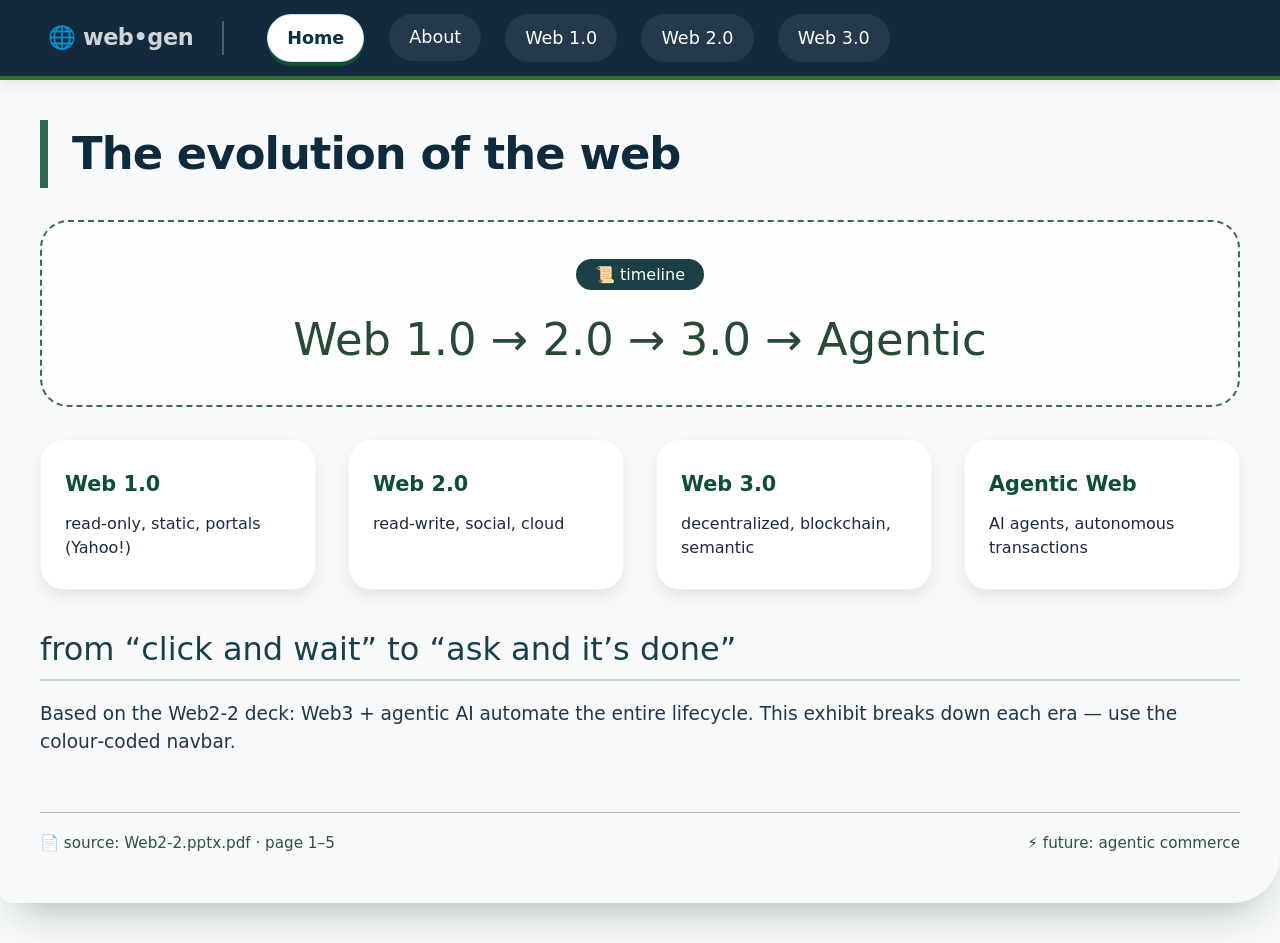
==== index.html @ a08af98b "Rename Wynn_Web.html to index.html" ====
<!DOCTYPE html>
<html lang="en">
<head>
    <meta charset="UTF-8">
    <meta name="viewport" content="width=device-width, initial-scale=1.0">
    <title>web evolution · agentic frontier</title>
    <!-- professional clean design, colour-coded navbar & pages, based on Web2-2.pptx.pdf content -->
    <style>
        * {
            margin: 0;
            padding: 0;
            box-sizing: border-box;
        }

        body {
            font-family: 'Inter', 'system-ui', -apple-system, BlinkMacSystemFont, 'Segoe UI', Roboto, Helvetica, Arial, sans-serif;
            background: #f8fafc;
            color: #1a2b3e;
            line-height: 1.5;
            transition: background-color 0.2s;
        }

        /* ----- navigation – each page gives navbar a distinct accent (class toggled by js) ----- */
        .navbar {
            display: flex;
            flex-wrap: wrap;
            align-items: center;
            gap: 0.5rem 1.5rem;
            padding: 0.9rem 3rem;
            background: #13293D; /* base (home) */
            border-bottom: 4px solid #306B34;
            box-shadow: 0 6px 12px rgba(0,20,10,0.08);
            transition: background 0.2s, border-color 0.2s;
        }

        /* nav brand / subtle */
        .nav-brand {
            font-weight: 600;
            font-size: 1.4rem;
            margin-right: 1.2rem;
            color: #ffffffcc;
            letter-spacing: -0.02em;
            border-right: 2px solid #ffffff40;
            padding-right: 1.8rem;
        }

        .nav-item {
            color: white;
            text-decoration: none;
            font-weight: 500;
            font-size: 1.1rem;
            padding: 0.6rem 1.2rem;
            border-radius: 40px;
            background: rgba(255,255,255,0.08);
            transition: all 0.2s ease;
            border: 1px solid transparent;
            backdrop-filter: blur(4px);
        }

        .nav-item:hover {
            background: rgba(255,255,255,0.25);
            border-color: rgba(255,255,255,0.4);
            transform: translateY(-2px);
        }

        .nav-active {
            background: #FFFFFF;
            color: #0a3144;
            font-weight: 600;
            border: 1px solid #c7dff7;
            box-shadow: 0 4px 0 #0f5132;
        }

        /* page container – background colour defines which page we're on */
        .page-wrapper {
            max-width: 1280px;
            margin: 2.5rem auto;
            padding: 0 2.5rem 3rem 2.5rem;
            border-radius: 48px 12px 48px 12px;
            transition: background 0.2s, box-shadow 0.2s;
            box-shadow: 0 25px 40px -18px rgba(0,40,20,0.3);
        }

        /* background colours for each page (professional pastels with purpose) */
        .page-home { background: #F8F9FA; }        /* clean white */
        .page-about { background: #E6F0FA; }       /* light sky — intelligence */
        .page-web1 { background: #F3E6D9; }        /* warm sandstone — retro */
        .page-web2 { background: #DAEDE2; }        /* soft mint — growth */
        .page-web3 { background: #E3DAF1; }        /* gentle lavender — future */

        /* content elements */
        h1 {
            font-size: 2.8rem;
            font-weight: 600;
            letter-spacing: -0.02em;
            color: #0e2b3d;
            border-left: 8px solid #2D6A4F;
            padding-left: 1.5rem;
            margin: 1.2rem 0 1.8rem 0;
        }

        h2 {
            font-size: 2rem;
            font-weight: 500;
            margin: 2.2rem 0 1.2rem 0;
            color: #1A3F4A;
            border-bottom: 2px solid rgba(45,106,79,0.25);
            padding-bottom: 0.4rem;
        }

        h3 {
            font-size: 1.4rem;
            font-weight: 600;
            color: #1B5E3F;
            margin: 1.8rem 0 1rem;
        }

        p {
            font-size: 1.16rem;
            margin-bottom: 1.2rem;
            color: #1f3849;
        }

        .card-grid {
            display: grid;
            grid-template-columns: repeat(auto-fit, minmax(240px, 1fr));
            gap: 2rem;
            margin: 2rem 0 1.5rem;
        }

        .insight-card {
            background: white;
            padding: 1.8rem 1.5rem;
            border-radius: 24px;
            box-shadow: 0 8px 18px -6px rgba(0,32,16,0.15);
            border: 1px solid rgba(0,0,0,0.04);
        }

        .insight-card strong {
            font-size: 1.3rem;
            color: #0F4C3A;
            display: block;
            margin-bottom: 0.75rem;
        }

        .image-placeholder {
            background: #ffffffc0;
            border: 2px dashed #3A6B4F;
            border-radius: 28px;
            padding: 2rem 2rem;
            margin: 2rem 0;
            text-align: center;
            font-size: 1.5rem;
            font-weight: 400;
            color: #274936;
            box-shadow: inset 0 0 0 2px #f9f9f9;
        }

        .image-placeholder span {
            background: #1A3F44;
            color: white;
            padding: 0.2rem 1.2rem;
            border-radius: 40px;
            font-size: 1rem;
            display: inline-block;
            margin-bottom: 1rem;
        }

        .semantic-row {
            display: flex;
            flex-wrap: wrap;
            gap: 2rem;
            background: rgba(255,255,255,0.7);
            backdrop-filter: blur(3px);
            padding: 2rem;
            border-radius: 40px;
            margin: 2.5rem 0;
            align-items: center;
        }

        .ref-links {
            list-style: none;
            background: #1E2F40;
            padding: 2rem;
            border-radius: 32px;
            color: white;
        }

        .ref-links li {
            font-size: 1.2rem;
            margin: 1rem 0;
            border-bottom: 1px dotted #8da9b3;
            padding-bottom: 0.5rem;
        }

        .ref-links a {
            color: #FFD966;
            text-decoration: none;
            font-weight: 500;
        }

        .ref-links a:hover {
            text-decoration: underline;
        }

        /* footer */
        .footer-note {
            margin-top: 3.5rem;
            font-size: 0.95rem;
            color: #2D5146;
            border-top: 1px solid #AEC3B0;
            padding-top: 1.2rem;
            display: flex;
            justify-content: space-between;
            flex-wrap: wrap;
        }

        /* navbar background variants (matching page) – applied to body class */
        body.home-nav .navbar { background: #13293D; border-bottom-color: #306B34; }
        body.about-nav .navbar { background: #14455B; border-bottom-color: #527BAE; }
        body.web1-nav .navbar { background: #7E5C40; border-bottom-color: #B47C5E; }
        body.web2-nav .navbar { background: #1F6045; border-bottom-color: #79B791; }
        body.web3-nav .navbar { background: #4C3B63; border-bottom-color: #9D85B2; }

        /* small adjustments */
        @media (max-width: 700px) {
            .navbar { padding: 0.8rem 1.5rem; }
            .page-wrapper { padding: 0 1.5rem 2rem 1.5rem; }
            h1 { font-size: 2.2rem; }
        }
    </style>
</head>
<body id="theme-body" class="home-nav">
    <!-- navigation (five distinct items) -->
    <nav class="navbar">
        <span class="nav-brand">🌐 web•gen</span>
        <a href="#" data-page="home" class="nav-item nav-active" id="nav-home">Home</a>
        <a href="#" data-page="about" class="nav-item" id="nav-about">About</a>
        <a href="#" data-page="web1" class="nav-item" id="nav-web1">Web 1.0</a>
        <a href="#" data-page="web2" class="nav-item" id="nav-web2">Web 2.0</a>
        <a href="#" data-page="web3" class="nav-item" id="nav-web3">Web 3.0</a>
    </nav>

    <!-- main content wrapper (background colour changes per page) -->
    <main class="page-wrapper" id="contentWrapper">
        <!-- filled dynamically via JavaScript based on selection -->
    </main>

    <script>
        (function() {
            const body = document.getElementById('theme-body');
            const wrapper = document.getElementById('contentWrapper');
            const navHome = document.getElementById('nav-home');
            const navAbout = document.getElementById('nav-about');
            const navWeb1 = document.getElementById('nav-web1');
            const navWeb2 = document.getElementById('nav-web2');
            const navWeb3 = document.getElementById('nav-web3');

            const navItems = { home: navHome, about: navAbout, web1: navWeb1, web2: navWeb2, web3: navWeb3 };

            function removeActiveClass() {
                Object.values(navItems).forEach(el => el.classList.remove('nav-active'));
            }

            function setBodyClass(page) {
                body.classList.remove('home-nav', 'about-nav', 'web1-nav', 'web2-nav', 'web3-nav');
                body.classList.add(page + '-nav');
            }

            // ---- page render functions using content from Web2-2.pptx.pdf ----
            function renderHome() {
                wrapper.className = 'page-wrapper page-home';
                wrapper.innerHTML = `
                    <h1>The evolution of the web</h1>
                    <div class="image-placeholder">
                        <span>📜 timeline</span>
                        <div style="font-size:2.8rem;">Web 1.0 → 2.0 → 3.0 → Agentic</div>
                    </div>
                    <div class="card-grid">
                        <div class="insight-card"><strong>Web 1.0</strong> read-only, static, portals (Yahoo!)</div>
                        <div class="insight-card"><strong>Web 2.0</strong> read-write, social, cloud</div>
                        <div class="insight-card"><strong>Web 3.0</strong> decentralized, blockchain, semantic</div>
                        <div class="insight-card"><strong>Agentic Web</strong> AI agents, autonomous transactions</div>
                    </div>
                    <h2>from “click and wait” to “ask and it’s done”</h2>
                    <p>Based on the Web2-2 deck: Web3 + agentic AI automate the entire lifecycle. This exhibit breaks down each era — use the colour‑coded navbar.</p>
                    <div class="footer-note">
                        <span>📄 source: Web2-2.pptx.pdf · page 1–5</span>
                        <span>⚡ future: agentic commerce</span>
                    </div>
                `;
            }

            function renderAbout() {
                wrapper.className = 'page-wrapper page-about';
                wrapper.innerHTML = `
                    <h1>About · semantic & decentralized vision</h1>
                    <div class="semantic-row">
                        <div style="flex:2;">
                            <p><strong>Web3 is a new decentralized internet, built on blockchain technology, communally controlled by its users.</strong> Instead of data stored on corporate servers, blockchain operates as a distributed database across many computers — enabling security, transparency and trust without intermediaries.</p>
                        </div>
                        <div style="flex:1; background: #fff; border-radius: 32px; padding: 1.2rem; text-align:center;">
                            🔗 blockchain · transparency
                        </div>
                    </div>
                    <h2>🧠 Semantic web & AI</h2>
                    <p>From the PDF: <em>“Semantic web provides structured, machine-readable framework for data. This allows machines to interpret context and connections. AI uses structured semantic data to improve reasoning and decision making.”</em></p>
                    <div class="image-placeholder">
                        <span>example</span> Semantic web + AI → enhanced search (complex queries, personalized results)
                    </div>
                    <p>Page 3 of the deck explains how this evolution makes the internet “speak our language”.</p>
                    <h3>📌 why it matters</h3>
                    <p>Agentic web (future) builds on these layers: from understanding needs to completing transactions with minimal human intervention.</p>
                    <div class="footer-note">about page · colour: powder blue</div>
                `;
            }

            function renderWeb1() {
                wrapper.className = 'page-wrapper page-web1';
                wrapper.innerHTML = `
                    <h1>Web 1.0 · 1990s – 2000</h1>
                    <p><strong>Static · read-only · early portals.</strong> The original “yahoo!” era. Pages were mostly informational, guestbooks, under construction GIFs.</p>
                    <div class="image-placeholder" style="background: #eddac6;">
                        <span>🧩 yahoo! directory</span>
                        <div style="font-size:3rem; font-weight:300;">YAHOO!</div>
                    </div>
                    <div class="card-grid">
                        <div class="insight-card">🏷️ HTML 1.0 / 2.0</div>
                        <div class="insight-card">📨 dial-up · webrings</div>
                        <div class="insight-card">📂 no user interaction</div>
                    </div>
                    <p>Web 1.0 laid the foundation: hyperlinks, email, and early e‑commerce. No social platforms, just browsing.</p>
                `;
            }

            function renderWeb2() {
                wrapper.className = 'page-wrapper page-web2';
                wrapper.innerHTML = `
                    <h1>Web 2.0 · 2000s – 2020s</h1>
                    <p><strong>Read-write · social · cloud.</strong> User generated content, wikis, blogs, and platforms (Facebook, YouTube, Wikipedia).</p>
                    <div class="semantic-row" style="background: #cbe5d9;">
                        <div>📱 interactivity</div>
                        <div>☁️ SaaS</div>
                        <div>📊 big data begins</div>
                    </div>
                    <h3>key characteristics</h3>
                    <div class="card-grid">
                        <div class="insight-card"><strong>social media</strong> like/share/comment</div>
                        <div class="insight-card"><strong>APIs & mashups</strong> programmable web</div>
                        <div class="insight-card"><strong>participatory culture</strong> read-write web</div>
                    </div>
                    <p>The phrase “Web 2.0” emerged around 2004, emphasizing the web as a platform.</p>
                `;
            }

            function renderWeb3() {
                wrapper.className = 'page-wrapper page-web3';
                wrapper.innerHTML = `
                    <h1>Web 3.0 · 2020s onwards</h1>
                    <p><strong>Decentralized · blockchain · semantic + agentic AI</strong> — communal control, trustless transactions.</p>
                    <div class="image-placeholder">
                        <span>📘 blockchain definition (PDF page 2)</span>
                        <p style="font-size:1.2rem;"><em>“Blockchain operates as a decentralized distributed database, with data stored across multiple computers. It provides security, transparency and trust without intermediaries.”</em></p>
                    </div>
                    <h2>🤖 Agentic future & the semantic layer</h2>
                    <div class="semantic-row">
                        <p style="flex:2;"><strong>Semantic web + AI</strong> — machines understand context. The deck mentions search accuracy, personalized experience, and decision-making.</p>
                        <p style="flex:1; background:white; padding:1rem; border-radius:32px;">example: “buy it in ChatGPT”</p>
                    </div>

                    <h3>📎 references from PDF page 5</h3>
                    <ul class="ref-links">
                        <li>1. Buy it in ChatGPT: Instant Checkout and the Agentic Commerce ...</li>
                        <li>2. <a href="#">https://vt.tiktok.com/ZSfutMCkV/</a> (demo link)</li>
                        <li>3. AI Video Generator: Turn Images into Stunning Videos | Artist</li>
                        <li>4. AI-powered agents are the future of computing | Bill Gates</li>
                    </ul>

                    <h2>⚡ The future: Agentic Web</h2>
                    <p>From “click and wait” to “ask and it’s done”. AI agents automate shopping, bookings, and complex workflows with minimal human intervention — highly personalized, efficient, and trustworthy. (Page 4 of the deck)</p>
                    <div class="footer-note">web3 page · lavender · agentic horizon</div>
                `;
            }

            // set active page and content
            function navigateTo(page) {
                removeActiveClass();
                navItems[page].classList.add('nav-active');
                setBodyClass(page);

                switch(page) {
                    case 'home': renderHome(); break;
                    case 'about': renderAbout(); break;
                    case 'web1': renderWeb1(); break;
                    case 'web2': renderWeb2(); break;
                    case 'web3': renderWeb3(); break;
                    default: renderHome();
                }
            }

            // attach click listeners
            navHome.addEventListener('click', (e) => { e.preventDefault(); navigateTo('home'); });
            navAbout.addEventListener('click', (e) => { e.preventDefault(); navigateTo('about'); });
            navWeb1.addEventListener('click', (e) => { e.preventDefault(); navigateTo('web1'); });
            navWeb2.addEventListener('click', (e) => { e.preventDefault(); navigateTo('web2'); });
            navWeb3.addEventListener('click', (e) => { e.preventDefault(); navigateTo('web3'); });

            // initial render (home)
            renderHome();
        })();
    </script>
</body>
</html>
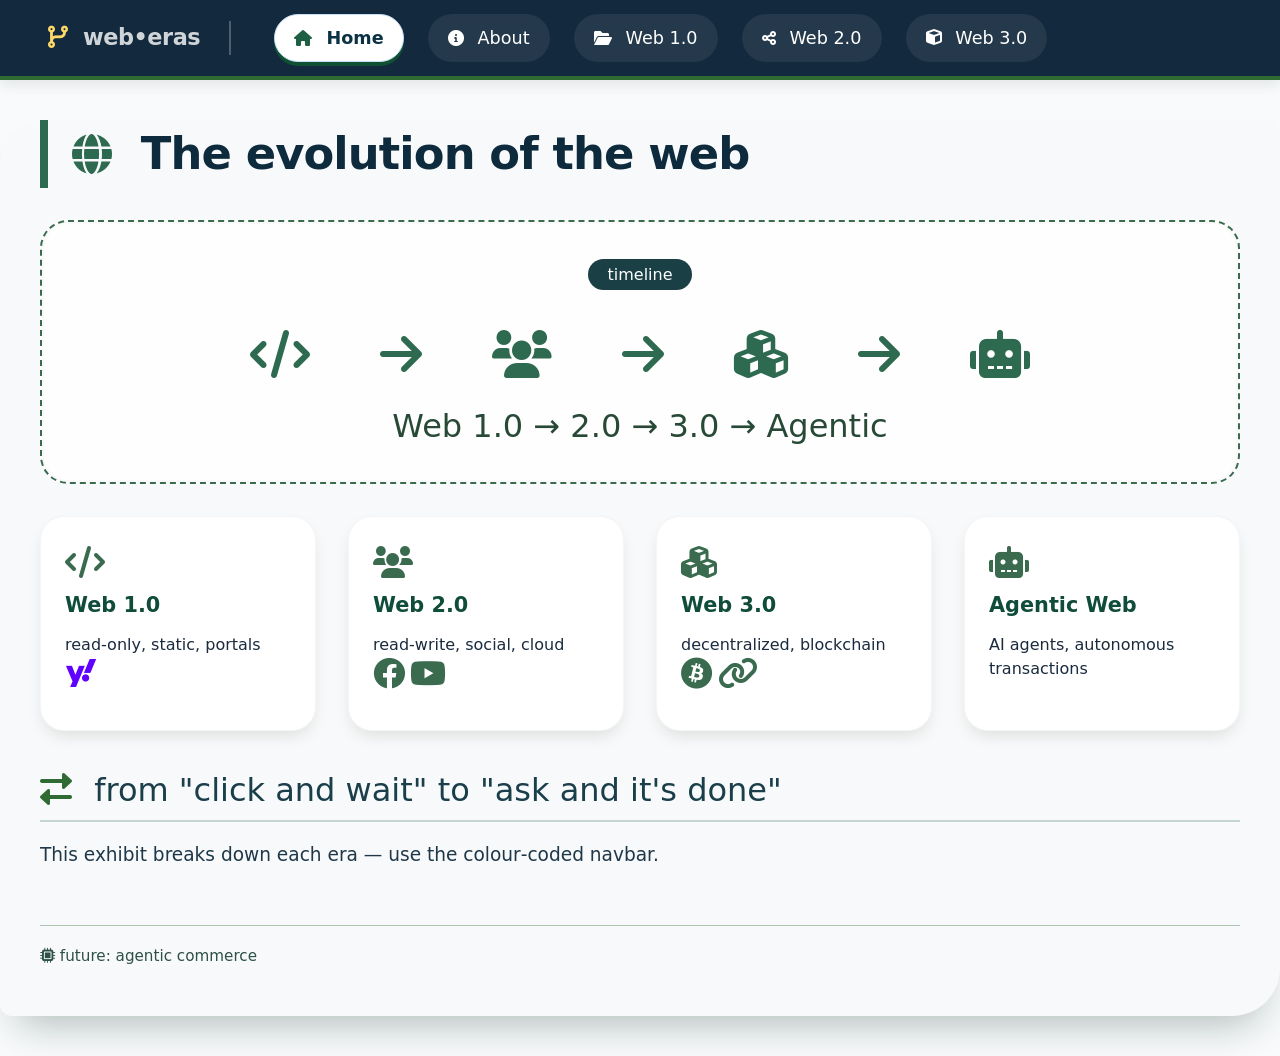
==== commit ee175b8b: "Revise title and enhance navigation with icons Updated title and navigation elements to reflect bran" ====
--- a/index.html
+++ b/index.html
@@ -3,8 +3,9 @@
 <head>
     <meta charset="UTF-8">
     <meta name="viewport" content="width=device-width, initial-scale=1.0">
-    <title>web evolution · agentic frontier</title>
-    <!-- professional clean design, colour-coded navbar & pages, based on Web2-2.pptx.pdf content -->
+    <title>web evolution · era logos</title>
+    <!-- professional design, emojis removed, replaced with brand/logos via Font Awesome & SVG-style icons -->
+    <link rel="stylesheet" href="https://cdnjs.cloudflare.com/ajax/libs/font-awesome/6.0.0-beta3/css/all.min.css">
     <style>
         * {
             margin: 0;
@@ -20,20 +21,19 @@
             transition: background-color 0.2s;
         }
 
-        /* ----- navigation – each page gives navbar a distinct accent (class toggled by js) ----- */
+        /* ----- navigation – each page gives navbar a distinct accent ----- */
         .navbar {
             display: flex;
             flex-wrap: wrap;
             align-items: center;
             gap: 0.5rem 1.5rem;
             padding: 0.9rem 3rem;
-            background: #13293D; /* base (home) */
+            background: #13293D;
             border-bottom: 4px solid #306B34;
             box-shadow: 0 6px 12px rgba(0,20,10,0.08);
             transition: background 0.2s, border-color 0.2s;
         }
 
-        /* nav brand / subtle */
         .nav-brand {
             font-weight: 600;
             font-size: 1.4rem;
@@ -42,6 +42,11 @@
             letter-spacing: -0.02em;
             border-right: 2px solid #ffffff40;
             padding-right: 1.8rem;
+        }
+
+        .nav-brand i {
+            margin-right: 8px;
+            color: #ffd966;
         }
 
         .nav-item {
@@ -57,6 +62,11 @@
             backdrop-filter: blur(4px);
         }
 
+        .nav-item i {
+            margin-right: 8px;
+            font-size: 1rem;
+        }
+
         .nav-item:hover {
             background: rgba(255,255,255,0.25);
             border-color: rgba(255,255,255,0.4);
@@ -69,6 +79,10 @@
             font-weight: 600;
             border: 1px solid #c7dff7;
             box-shadow: 0 4px 0 #0f5132;
+        }
+
+        .nav-active i {
+            color: #1F6045;
         }
 
         /* page container – background colour defines which page we're on */
@@ -81,12 +95,12 @@
             box-shadow: 0 25px 40px -18px rgba(0,40,20,0.3);
         }
 
-        /* background colours for each page (professional pastels with purpose) */
-        .page-home { background: #F8F9FA; }        /* clean white */
-        .page-about { background: #E6F0FA; }       /* light sky — intelligence */
-        .page-web1 { background: #F3E6D9; }        /* warm sandstone — retro */
-        .page-web2 { background: #DAEDE2; }        /* soft mint — growth */
-        .page-web3 { background: #E3DAF1; }        /* gentle lavender — future */
+        /* background colours for each page */
+        .page-home { background: #F8F9FA; }
+        .page-about { background: #E6F0FA; }
+        .page-web1 { background: #F3E6D9; }
+        .page-web2 { background: #DAEDE2; }
+        .page-web3 { background: #E3DAF1; }
 
         /* content elements */
         h1 {
@@ -99,6 +113,12 @@
             margin: 1.2rem 0 1.8rem 0;
         }
 
+        h1 i {
+            color: #2D6A4F;
+            margin-right: 15px;
+            font-size: 2.5rem;
+        }
+
         h2 {
             font-size: 2rem;
             font-weight: 500;
@@ -108,11 +128,21 @@
             padding-bottom: 0.4rem;
         }
 
+        h2 i {
+            margin-right: 12px;
+            color: #306B34;
+        }
+
         h3 {
             font-size: 1.4rem;
             font-weight: 600;
             color: #1B5E3F;
             margin: 1.8rem 0 1rem;
+        }
+
+        h3 i {
+            margin-right: 10px;
+            color: #7E5C40;
         }
 
         p {
@@ -141,6 +171,12 @@
             color: #0F4C3A;
             display: block;
             margin-bottom: 0.75rem;
+        }
+
+        .insight-card i {
+            font-size: 2rem;
+            color: #3A6B4F;
+            margin-bottom: 12px;
         }
 
         .image-placeholder {
@@ -166,6 +202,31 @@
             margin-bottom: 1rem;
         }
 
+        .image-placeholder i {
+            font-size: 3rem;
+            margin: 0 15px;
+            color: #2D6A4F;
+        }
+
+        .logo-strip {
+            display: flex;
+            flex-wrap: wrap;
+            justify-content: center;
+            gap: 2.5rem;
+            margin: 1.5rem 0;
+            font-size: 2.8rem;
+            color: #1A3F4A;
+        }
+
+        .logo-strip i {
+            transition: transform 0.2s;
+        }
+
+        .logo-strip i:hover {
+            transform: scale(1.1);
+            color: #000;
+        }
+
         .semantic-row {
             display: flex;
             flex-wrap: wrap;
@@ -193,6 +254,12 @@
             padding-bottom: 0.5rem;
         }
 
+        .ref-links li i {
+            margin-right: 15px;
+            width: 28px;
+            color: #FFD966;
+        }
+
         .ref-links a {
             color: #FFD966;
             text-decoration: none;
@@ -215,14 +282,13 @@
             flex-wrap: wrap;
         }
 
-        /* navbar background variants (matching page) – applied to body class */
+        /* navbar background variants */
         body.home-nav .navbar { background: #13293D; border-bottom-color: #306B34; }
         body.about-nav .navbar { background: #14455B; border-bottom-color: #527BAE; }
         body.web1-nav .navbar { background: #7E5C40; border-bottom-color: #B47C5E; }
         body.web2-nav .navbar { background: #1F6045; border-bottom-color: #79B791; }
         body.web3-nav .navbar { background: #4C3B63; border-bottom-color: #9D85B2; }
 
-        /* small adjustments */
         @media (max-width: 700px) {
             .navbar { padding: 0.8rem 1.5rem; }
             .page-wrapper { padding: 0 1.5rem 2rem 1.5rem; }
@@ -231,20 +297,17 @@
     </style>
 </head>
 <body id="theme-body" class="home-nav">
-    <!-- navigation (five distinct items) -->
+    <!-- navigation with icons (no emojis) -->
     <nav class="navbar">
-        <span class="nav-brand">🌐 web•gen</span>
-        <a href="#" data-page="home" class="nav-item nav-active" id="nav-home">Home</a>
-        <a href="#" data-page="about" class="nav-item" id="nav-about">About</a>
-        <a href="#" data-page="web1" class="nav-item" id="nav-web1">Web 1.0</a>
-        <a href="#" data-page="web2" class="nav-item" id="nav-web2">Web 2.0</a>
-        <a href="#" data-page="web3" class="nav-item" id="nav-web3">Web 3.0</a>
+        <span class="nav-brand"><i class="fas fa-code-branch"></i> web•eras</span>
+        <a href="#" data-page="home" class="nav-item nav-active" id="nav-home"><i class="fas fa-home"></i> Home</a>
+        <a href="#" data-page="about" class="nav-item" id="nav-about"><i class="fas fa-info-circle"></i> About</a>
+        <a href="#" data-page="web1" class="nav-item" id="nav-web1"><i class="fas fa-folder-open"></i> Web 1.0</a>
+        <a href="#" data-page="web2" class="nav-item" id="nav-web2"><i class="fas fa-share-alt"></i> Web 2.0</a>
+        <a href="#" data-page="web3" class="nav-item" id="nav-web3"><i class="fas fa-cube"></i> Web 3.0</a>
     </nav>
 
-    <!-- main content wrapper (background colour changes per page) -->
-    <main class="page-wrapper" id="contentWrapper">
-        <!-- filled dynamically via JavaScript based on selection -->
-    </main>
+    <main class="page-wrapper" id="contentWrapper"></main>
 
     <script>
         (function() {
@@ -267,26 +330,34 @@
                 body.classList.add(page + '-nav');
             }
 
-            // ---- page render functions using content from Web2-2.pptx.pdf ----
+            // ---- page render functions with brand logos, no emojis ----
             function renderHome() {
                 wrapper.className = 'page-wrapper page-home';
                 wrapper.innerHTML = `
-                    <h1>The evolution of the web</h1>
+                    <h1><i class="fas fa-globe"></i> The evolution of the web</h1>
                     <div class="image-placeholder">
-                        <span>📜 timeline</span>
-                        <div style="font-size:2.8rem;">Web 1.0 → 2.0 → 3.0 → Agentic</div>
+                        <span>timeline</span>
+                        <div class="logo-strip">
+                            <i class="fas fa-code"></i>
+                            <i class="fas fa-arrow-right"></i>
+                            <i class="fas fa-users"></i>
+                            <i class="fas fa-arrow-right"></i>
+                            <i class="fas fa-cubes"></i>
+                            <i class="fas fa-arrow-right"></i>
+                            <i class="fas fa-robot"></i>
+                        </div>
+                        <div style="font-size:2rem;">Web 1.0 → 2.0 → 3.0 → Agentic</div>
                     </div>
                     <div class="card-grid">
-                        <div class="insight-card"><strong>Web 1.0</strong> read-only, static, portals (Yahoo!)</div>
-                        <div class="insight-card"><strong>Web 2.0</strong> read-write, social, cloud</div>
-                        <div class="insight-card"><strong>Web 3.0</strong> decentralized, blockchain, semantic</div>
-                        <div class="insight-card"><strong>Agentic Web</strong> AI agents, autonomous transactions</div>
-                    </div>
-                    <h2>from “click and wait” to “ask and it’s done”</h2>
-                    <p>Based on the Web2-2 deck: Web3 + agentic AI automate the entire lifecycle. This exhibit breaks down each era — use the colour‑coded navbar.</p>
+                        <div class="insight-card"><i class="fas fa-code"></i><strong>Web 1.0</strong> read-only, static, portals <i class="fab fa-yahoo" style="color:#6001ff;"></i></div>
+                        <div class="insight-card"><i class="fas fa-users"></i><strong>Web 2.0</strong> read-write, social, cloud <i class="fab fa-facebook"></i> <i class="fab fa-youtube"></i></div>
+                        <div class="insight-card"><i class="fas fa-cubes"></i><strong>Web 3.0</strong> decentralized, blockchain <i class="fab fa-bitcoin"></i> <i class="fas fa-link"></i></div>
+                        <div class="insight-card"><i class="fas fa-robot"></i><strong>Agentic Web</strong> AI agents, autonomous transactions</div>
+                    </div>
+                    <h2><i class="fas fa-exchange-alt"></i> from "click and wait" to "ask and it's done"</h2>
+                    <p>This exhibit breaks down each era — use the colour‑coded navbar.</p>
                     <div class="footer-note">
-                        <span>📄 source: Web2-2.pptx.pdf · page 1–5</span>
-                        <span>⚡ future: agentic commerce</span>
+                        <span><i class="fas fa-microchip"></i> future: agentic commerce</span>
                     </div>
                 `;
             }
@@ -294,40 +365,44 @@
             function renderAbout() {
                 wrapper.className = 'page-wrapper page-about';
                 wrapper.innerHTML = `
-                    <h1>About · semantic & decentralized vision</h1>
+                    <h1><i class="fas fa-info-circle"></i> About · semantic & decentralized vision</h1>
                     <div class="semantic-row">
                         <div style="flex:2;">
-                            <p><strong>Web3 is a new decentralized internet, built on blockchain technology, communally controlled by its users.</strong> Instead of data stored on corporate servers, blockchain operates as a distributed database across many computers — enabling security, transparency and trust without intermediaries.</p>
+                            <p><strong><i class="fab fa-ethereum"></i> Web3 is a new decentralized internet, built on blockchain technology</strong>, communally controlled by its users. Instead of data stored on corporate servers, blockchain operates as a distributed database across many computers — enabling security, transparency and trust without intermediaries.</p>
                         </div>
                         <div style="flex:1; background: #fff; border-radius: 32px; padding: 1.2rem; text-align:center;">
-                            🔗 blockchain · transparency
+                            <i class="fas fa-link" style="font-size:3rem; color:#1F6045;"></i><br> blockchain · transparency
                         </div>
                     </div>
-                    <h2>🧠 Semantic web & AI</h2>
-                    <p>From the PDF: <em>“Semantic web provides structured, machine-readable framework for data. This allows machines to interpret context and connections. AI uses structured semantic data to improve reasoning and decision making.”</em></p>
+                    <h2><i class="fas fa-brain"></i> Semantic web & AI</h2>
+                    <p>Semantic web provides structured, machine-readable framework for data. This allows machines to interpret context and connections. AI uses structured semantic data to improve reasoning and decision making.</p>
                     <div class="image-placeholder">
-                        <span>example</span> Semantic web + AI → enhanced search (complex queries, personalized results)
-                    </div>
-                    <p>Page 3 of the deck explains how this evolution makes the internet “speak our language”.</p>
-                    <h3>📌 why it matters</h3>
+                        <span>example</span> <i class="fas fa-search"></i> Semantic web + AI → enhanced search (complex queries, personalized results) <i class="fas fa-google"></i>
+                    </div>
+                    <p>This evolution makes the internet "speak our language".</p>
+                    <h3><i class="fas fa-chart-line"></i> why it matters</h3>
                     <p>Agentic web (future) builds on these layers: from understanding needs to completing transactions with minimal human intervention.</p>
-                    <div class="footer-note">about page · colour: powder blue</div>
                 `;
             }
 
             function renderWeb1() {
                 wrapper.className = 'page-wrapper page-web1';
                 wrapper.innerHTML = `
-                    <h1>Web 1.0 · 1990s – 2000</h1>
-                    <p><strong>Static · read-only · early portals.</strong> The original “yahoo!” era. Pages were mostly informational, guestbooks, under construction GIFs.</p>
+                    <h1><i class="fas fa-folder-open"></i> Web 1.0 · 1990s – 2000</h1>
+                    <p><strong>Static · read-only · early portals.</strong> Pages were mostly informational, guestbooks, under construction GIFs.</p>
                     <div class="image-placeholder" style="background: #eddac6;">
-                        <span>🧩 yahoo! directory</span>
+                        <span>early web</span>
+                        <div class="logo-strip">
+                            <i class="fab fa-yahoo" style="color:#7200b5;"></i>
+                            <i class="fab fa-internet-explorer"></i>
+                            <i class="fas fa-at"></i>
+                        </div>
                         <div style="font-size:3rem; font-weight:300;">YAHOO!</div>
                     </div>
                     <div class="card-grid">
-                        <div class="insight-card">🏷️ HTML 1.0 / 2.0</div>
-                        <div class="insight-card">📨 dial-up · webrings</div>
-                        <div class="insight-card">📂 no user interaction</div>
+                        <div class="insight-card"><i class="fab fa-html5"></i> <strong>HTML 1.0 / 2.0</strong></div>
+                        <div class="insight-card"><i class="fas fa-phone-alt"></i> <strong>dial-up</strong> · webrings</div>
+                        <div class="insight-card"><i class="fas fa-ban"></i> <strong>no user interaction</strong></div>
                     </div>
                     <p>Web 1.0 laid the foundation: hyperlinks, email, and early e‑commerce. No social platforms, just browsing.</p>
                 `;
@@ -336,53 +411,56 @@
             function renderWeb2() {
                 wrapper.className = 'page-wrapper page-web2';
                 wrapper.innerHTML = `
-                    <h1>Web 2.0 · 2000s – 2020s</h1>
-                    <p><strong>Read-write · social · cloud.</strong> User generated content, wikis, blogs, and platforms (Facebook, YouTube, Wikipedia).</p>
+                    <h1><i class="fas fa-share-alt"></i> Web 2.0 · 2000s – 2020s</h1>
+                    <p><strong>Read-write · social · cloud.</strong> User generated content, wikis, blogs, and platforms.</p>
                     <div class="semantic-row" style="background: #cbe5d9;">
-                        <div>📱 interactivity</div>
-                        <div>☁️ SaaS</div>
-                        <div>📊 big data begins</div>
-                    </div>
-                    <h3>key characteristics</h3>
+                        <div><i class="fab fa-facebook"></i> interactivity</div>
+                        <div><i class="fas fa-cloud"></i> SaaS</div>
+                        <div><i class="fas fa-database"></i> big data begins</div>
+                    </div>
+                    <h3><i class="fas fa-tags"></i> key characteristics</h3>
                     <div class="card-grid">
-                        <div class="insight-card"><strong>social media</strong> like/share/comment</div>
-                        <div class="insight-card"><strong>APIs & mashups</strong> programmable web</div>
-                        <div class="insight-card"><strong>participatory culture</strong> read-write web</div>
-                    </div>
-                    <p>The phrase “Web 2.0” emerged around 2004, emphasizing the web as a platform.</p>
+                        <div class="insight-card"><i class="fab fa-facebook"></i> <i class="fab fa-twitter"></i> <strong>social media</strong> like/share/comment</div>
+                        <div class="insight-card"><i class="fas fa-plug"></i> <strong>APIs & mashups</strong> programmable web</div>
+                        <div class="insight-card"><i class="fas fa-edit"></i> <strong>participatory culture</strong> read-write web</div>
+                    </div>
+                    <p>The phrase "Web 2.0" emerged around 2004, emphasizing the web as a platform.</p>
                 `;
             }
 
             function renderWeb3() {
                 wrapper.className = 'page-wrapper page-web3';
                 wrapper.innerHTML = `
-                    <h1>Web 3.0 · 2020s onwards</h1>
+                    <h1><i class="fas fa-cube"></i> Web 3.0 · 2020s onwards</h1>
                     <p><strong>Decentralized · blockchain · semantic + agentic AI</strong> — communal control, trustless transactions.</p>
                     <div class="image-placeholder">
-                        <span>📘 blockchain definition (PDF page 2)</span>
-                        <p style="font-size:1.2rem;"><em>“Blockchain operates as a decentralized distributed database, with data stored across multiple computers. It provides security, transparency and trust without intermediaries.”</em></p>
-                    </div>
-                    <h2>🤖 Agentic future & the semantic layer</h2>
+                        <span>blockchain</span>
+                        <div class="logo-strip">
+                            <i class="fab fa-bitcoin"></i>
+                            <i class="fab fa-ethereum"></i>
+                            <i class="fas fa-link"></i>
+                            <i class="fas fa-file-contract"></i>
+                        </div>
+                        <p style="font-size:1.2rem;"><em>"Blockchain operates as a decentralized distributed database, with data stored across multiple computers. It provides security, transparency and trust without intermediaries."</em></p>
+                    </div>
+                    <h2><i class="fas fa-brain"></i> Agentic future & the semantic layer</h2>
                     <div class="semantic-row">
-                        <p style="flex:2;"><strong>Semantic web + AI</strong> — machines understand context. The deck mentions search accuracy, personalized experience, and decision-making.</p>
-                        <p style="flex:1; background:white; padding:1rem; border-radius:32px;">example: “buy it in ChatGPT”</p>
-                    </div>
-
-                    <h3>📎 references from PDF page 5</h3>
+                        <p style="flex:2;"><strong><i class="fas fa-robot"></i> Semantic web + AI</strong> — machines understand context. This leads to search accuracy, personalized experience, and better decision-making.</p>
+                        <p style="flex:1; background:white; padding:1rem; border-radius:32px;"><i class="fas fa-comment-dots"></i> conversational agents</p>
+                    </div>
+
+                    <h3><i class="fas fa-bookmark"></i> emerging references</h3>
                     <ul class="ref-links">
-                        <li>1. Buy it in ChatGPT: Instant Checkout and the Agentic Commerce ...</li>
-                        <li>2. <a href="#">https://vt.tiktok.com/ZSfutMCkV/</a> (demo link)</li>
-                        <li>3. AI Video Generator: Turn Images into Stunning Videos | Artist</li>
-                        <li>4. AI-powered agents are the future of computing | Bill Gates</li>
+                        <li><i class="fas fa-shopping-cart"></i> 1. Instant Checkout and Agentic Commerce concepts</li>
+                        <li><i class="fas fa-video"></i> 2. AI Video Generator: from images to video</li>
+                        <li><i class="fas fa-microchip"></i> 3. AI-powered agents are the future of computing</li>
                     </ul>
 
-                    <h2>⚡ The future: Agentic Web</h2>
-                    <p>From “click and wait” to “ask and it’s done”. AI agents automate shopping, bookings, and complex workflows with minimal human intervention — highly personalized, efficient, and trustworthy. (Page 4 of the deck)</p>
-                    <div class="footer-note">web3 page · lavender · agentic horizon</div>
+                    <h2><i class="fas fa-rocket"></i> The future: Agentic Web</h2>
+                    <p>From "click and wait" to "ask and it's done". AI agents automate shopping, bookings, and complex workflows with minimal human intervention — highly personalized, efficient, and trustworthy.</p>
                 `;
             }
 
-            // set active page and content
             function navigateTo(page) {
                 removeActiveClass();
                 navItems[page].classList.add('nav-active');
@@ -398,14 +476,12 @@
                 }
             }
 
-            // attach click listeners
             navHome.addEventListener('click', (e) => { e.preventDefault(); navigateTo('home'); });
             navAbout.addEventListener('click', (e) => { e.preventDefault(); navigateTo('about'); });
             navWeb1.addEventListener('click', (e) => { e.preventDefault(); navigateTo('web1'); });
             navWeb2.addEventListener('click', (e) => { e.preventDefault(); navigateTo('web2'); });
             navWeb3.addEventListener('click', (e) => { e.preventDefault(); navigateTo('web3'); });
 
-            // initial render (home)
             renderHome();
         })();
     </script>
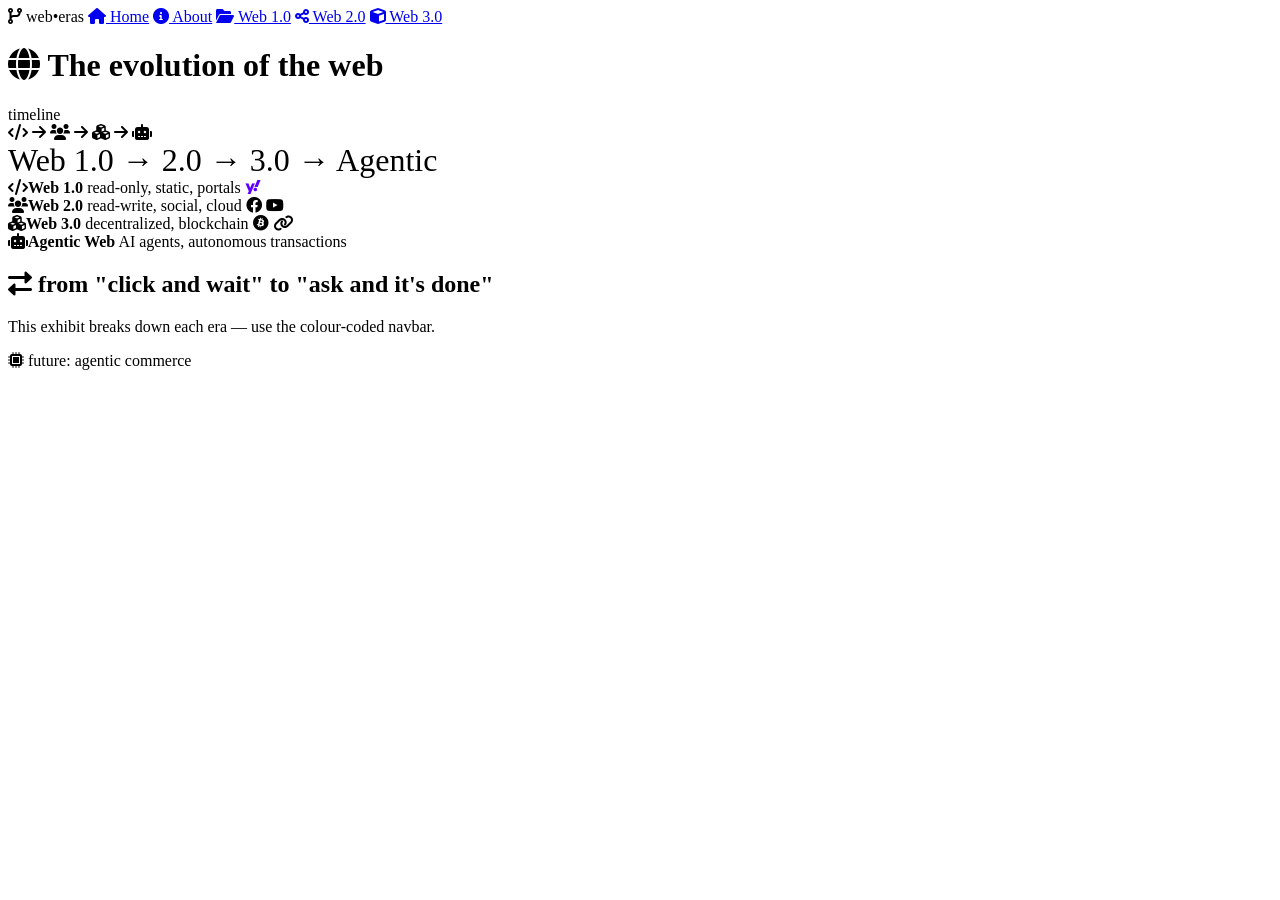
==== commit 0c9bc73d: "Update title and navigation links in index.html" ====
--- a/index.html
+++ b/index.html
@@ -3,487 +3,48 @@
 <head>
     <meta charset="UTF-8">
     <meta name="viewport" content="width=device-width, initial-scale=1.0">
-    <title>web evolution · era logos</title>
-    <!-- professional design, emojis removed, replaced with brand/logos via Font Awesome & SVG-style icons -->
+    <title>web evolution · era logos - Home</title>
     <link rel="stylesheet" href="https://cdnjs.cloudflare.com/ajax/libs/font-awesome/6.0.0-beta3/css/all.min.css">
-    <style>
-        * {
-            margin: 0;
-            padding: 0;
-            box-sizing: border-box;
-        }
-
-        body {
-            font-family: 'Inter', 'system-ui', -apple-system, BlinkMacSystemFont, 'Segoe UI', Roboto, Helvetica, Arial, sans-serif;
-            background: #f8fafc;
-            color: #1a2b3e;
-            line-height: 1.5;
-            transition: background-color 0.2s;
-        }
-
-        /* ----- navigation – each page gives navbar a distinct accent ----- */
-        .navbar {
-            display: flex;
-            flex-wrap: wrap;
-            align-items: center;
-            gap: 0.5rem 1.5rem;
-            padding: 0.9rem 3rem;
-            background: #13293D;
-            border-bottom: 4px solid #306B34;
-            box-shadow: 0 6px 12px rgba(0,20,10,0.08);
-            transition: background 0.2s, border-color 0.2s;
-        }
-
-        .nav-brand {
-            font-weight: 600;
-            font-size: 1.4rem;
-            margin-right: 1.2rem;
-            color: #ffffffcc;
-            letter-spacing: -0.02em;
-            border-right: 2px solid #ffffff40;
-            padding-right: 1.8rem;
-        }
-
-        .nav-brand i {
-            margin-right: 8px;
-            color: #ffd966;
-        }
-
-        .nav-item {
-            color: white;
-            text-decoration: none;
-            font-weight: 500;
-            font-size: 1.1rem;
-            padding: 0.6rem 1.2rem;
-            border-radius: 40px;
-            background: rgba(255,255,255,0.08);
-            transition: all 0.2s ease;
-            border: 1px solid transparent;
-            backdrop-filter: blur(4px);
-        }
-
-        .nav-item i {
-            margin-right: 8px;
-            font-size: 1rem;
-        }
-
-        .nav-item:hover {
-            background: rgba(255,255,255,0.25);
-            border-color: rgba(255,255,255,0.4);
-            transform: translateY(-2px);
-        }
-
-        .nav-active {
-            background: #FFFFFF;
-            color: #0a3144;
-            font-weight: 600;
-            border: 1px solid #c7dff7;
-            box-shadow: 0 4px 0 #0f5132;
-        }
-
-        .nav-active i {
-            color: #1F6045;
-        }
-
-        /* page container – background colour defines which page we're on */
-        .page-wrapper {
-            max-width: 1280px;
-            margin: 2.5rem auto;
-            padding: 0 2.5rem 3rem 2.5rem;
-            border-radius: 48px 12px 48px 12px;
-            transition: background 0.2s, box-shadow 0.2s;
-            box-shadow: 0 25px 40px -18px rgba(0,40,20,0.3);
-        }
-
-        /* background colours for each page */
-        .page-home { background: #F8F9FA; }
-        .page-about { background: #E6F0FA; }
-        .page-web1 { background: #F3E6D9; }
-        .page-web2 { background: #DAEDE2; }
-        .page-web3 { background: #E3DAF1; }
-
-        /* content elements */
-        h1 {
-            font-size: 2.8rem;
-            font-weight: 600;
-            letter-spacing: -0.02em;
-            color: #0e2b3d;
-            border-left: 8px solid #2D6A4F;
-            padding-left: 1.5rem;
-            margin: 1.2rem 0 1.8rem 0;
-        }
-
-        h1 i {
-            color: #2D6A4F;
-            margin-right: 15px;
-            font-size: 2.5rem;
-        }
-
-        h2 {
-            font-size: 2rem;
-            font-weight: 500;
-            margin: 2.2rem 0 1.2rem 0;
-            color: #1A3F4A;
-            border-bottom: 2px solid rgba(45,106,79,0.25);
-            padding-bottom: 0.4rem;
-        }
-
-        h2 i {
-            margin-right: 12px;
-            color: #306B34;
-        }
-
-        h3 {
-            font-size: 1.4rem;
-            font-weight: 600;
-            color: #1B5E3F;
-            margin: 1.8rem 0 1rem;
-        }
-
-        h3 i {
-            margin-right: 10px;
-            color: #7E5C40;
-        }
-
-        p {
-            font-size: 1.16rem;
-            margin-bottom: 1.2rem;
-            color: #1f3849;
-        }
-
-        .card-grid {
-            display: grid;
-            grid-template-columns: repeat(auto-fit, minmax(240px, 1fr));
-            gap: 2rem;
-            margin: 2rem 0 1.5rem;
-        }
-
-        .insight-card {
-            background: white;
-            padding: 1.8rem 1.5rem;
-            border-radius: 24px;
-            box-shadow: 0 8px 18px -6px rgba(0,32,16,0.15);
-            border: 1px solid rgba(0,0,0,0.04);
-        }
-
-        .insight-card strong {
-            font-size: 1.3rem;
-            color: #0F4C3A;
-            display: block;
-            margin-bottom: 0.75rem;
-        }
-
-        .insight-card i {
-            font-size: 2rem;
-            color: #3A6B4F;
-            margin-bottom: 12px;
-        }
-
-        .image-placeholder {
-            background: #ffffffc0;
-            border: 2px dashed #3A6B4F;
-            border-radius: 28px;
-            padding: 2rem 2rem;
-            margin: 2rem 0;
-            text-align: center;
-            font-size: 1.5rem;
-            font-weight: 400;
-            color: #274936;
-            box-shadow: inset 0 0 0 2px #f9f9f9;
-        }
-
-        .image-placeholder span {
-            background: #1A3F44;
-            color: white;
-            padding: 0.2rem 1.2rem;
-            border-radius: 40px;
-            font-size: 1rem;
-            display: inline-block;
-            margin-bottom: 1rem;
-        }
-
-        .image-placeholder i {
-            font-size: 3rem;
-            margin: 0 15px;
-            color: #2D6A4F;
-        }
-
-        .logo-strip {
-            display: flex;
-            flex-wrap: wrap;
-            justify-content: center;
-            gap: 2.5rem;
-            margin: 1.5rem 0;
-            font-size: 2.8rem;
-            color: #1A3F4A;
-        }
-
-        .logo-strip i {
-            transition: transform 0.2s;
-        }
-
-        .logo-strip i:hover {
-            transform: scale(1.1);
-            color: #000;
-        }
-
-        .semantic-row {
-            display: flex;
-            flex-wrap: wrap;
-            gap: 2rem;
-            background: rgba(255,255,255,0.7);
-            backdrop-filter: blur(3px);
-            padding: 2rem;
-            border-radius: 40px;
-            margin: 2.5rem 0;
-            align-items: center;
-        }
-
-        .ref-links {
-            list-style: none;
-            background: #1E2F40;
-            padding: 2rem;
-            border-radius: 32px;
-            color: white;
-        }
-
-        .ref-links li {
-            font-size: 1.2rem;
-            margin: 1rem 0;
-            border-bottom: 1px dotted #8da9b3;
-            padding-bottom: 0.5rem;
-        }
-
-        .ref-links li i {
-            margin-right: 15px;
-            width: 28px;
-            color: #FFD966;
-        }
-
-        .ref-links a {
-            color: #FFD966;
-            text-decoration: none;
-            font-weight: 500;
-        }
-
-        .ref-links a:hover {
-            text-decoration: underline;
-        }
-
-        /* footer */
-        .footer-note {
-            margin-top: 3.5rem;
-            font-size: 0.95rem;
-            color: #2D5146;
-            border-top: 1px solid #AEC3B0;
-            padding-top: 1.2rem;
-            display: flex;
-            justify-content: space-between;
-            flex-wrap: wrap;
-        }
-
-        /* navbar background variants */
-        body.home-nav .navbar { background: #13293D; border-bottom-color: #306B34; }
-        body.about-nav .navbar { background: #14455B; border-bottom-color: #527BAE; }
-        body.web1-nav .navbar { background: #7E5C40; border-bottom-color: #B47C5E; }
-        body.web2-nav .navbar { background: #1F6045; border-bottom-color: #79B791; }
-        body.web3-nav .navbar { background: #4C3B63; border-bottom-color: #9D85B2; }
-
-        @media (max-width: 700px) {
-            .navbar { padding: 0.8rem 1.5rem; }
-            .page-wrapper { padding: 0 1.5rem 2rem 1.5rem; }
-            h1 { font-size: 2.2rem; }
-        }
-    </style>
+    <link rel="stylesheet" href="style.css">
 </head>
 <body id="theme-body" class="home-nav">
-    <!-- navigation with icons (no emojis) -->
+    <!-- navigation -->
     <nav class="navbar">
         <span class="nav-brand"><i class="fas fa-code-branch"></i> web•eras</span>
-        <a href="#" data-page="home" class="nav-item nav-active" id="nav-home"><i class="fas fa-home"></i> Home</a>
-        <a href="#" data-page="about" class="nav-item" id="nav-about"><i class="fas fa-info-circle"></i> About</a>
-        <a href="#" data-page="web1" class="nav-item" id="nav-web1"><i class="fas fa-folder-open"></i> Web 1.0</a>
-        <a href="#" data-page="web2" class="nav-item" id="nav-web2"><i class="fas fa-share-alt"></i> Web 2.0</a>
-        <a href="#" data-page="web3" class="nav-item" id="nav-web3"><i class="fas fa-cube"></i> Web 3.0</a>
+        <a href="index.html" data-page="home" class="nav-item nav-active" id="nav-home"><i class="fas fa-home"></i> Home</a>
+        <a href="about.html" data-page="about" class="nav-item" id="nav-about"><i class="fas fa-info-circle"></i> About</a>
+        <a href="web1.html" data-page="web1" class="nav-item" id="nav-web1"><i class="fas fa-folder-open"></i> Web 1.0</a>
+        <a href="web2.html" data-page="web2" class="nav-item" id="nav-web2"><i class="fas fa-share-alt"></i> Web 2.0</a>
+        <a href="web3.html" data-page="web3" class="nav-item" id="nav-web3"><i class="fas fa-cube"></i> Web 3.0</a>
     </nav>
 
-    <main class="page-wrapper" id="contentWrapper"></main>
-
-    <script>
-        (function() {
-            const body = document.getElementById('theme-body');
-            const wrapper = document.getElementById('contentWrapper');
-            const navHome = document.getElementById('nav-home');
-            const navAbout = document.getElementById('nav-about');
-            const navWeb1 = document.getElementById('nav-web1');
-            const navWeb2 = document.getElementById('nav-web2');
-            const navWeb3 = document.getElementById('nav-web3');
-
-            const navItems = { home: navHome, about: navAbout, web1: navWeb1, web2: navWeb2, web3: navWeb3 };
-
-            function removeActiveClass() {
-                Object.values(navItems).forEach(el => el.classList.remove('nav-active'));
-            }
-
-            function setBodyClass(page) {
-                body.classList.remove('home-nav', 'about-nav', 'web1-nav', 'web2-nav', 'web3-nav');
-                body.classList.add(page + '-nav');
-            }
-
-            // ---- page render functions with brand logos, no emojis ----
-            function renderHome() {
-                wrapper.className = 'page-wrapper page-home';
-                wrapper.innerHTML = `
-                    <h1><i class="fas fa-globe"></i> The evolution of the web</h1>
-                    <div class="image-placeholder">
-                        <span>timeline</span>
-                        <div class="logo-strip">
-                            <i class="fas fa-code"></i>
-                            <i class="fas fa-arrow-right"></i>
-                            <i class="fas fa-users"></i>
-                            <i class="fas fa-arrow-right"></i>
-                            <i class="fas fa-cubes"></i>
-                            <i class="fas fa-arrow-right"></i>
-                            <i class="fas fa-robot"></i>
-                        </div>
-                        <div style="font-size:2rem;">Web 1.0 → 2.0 → 3.0 → Agentic</div>
-                    </div>
-                    <div class="card-grid">
-                        <div class="insight-card"><i class="fas fa-code"></i><strong>Web 1.0</strong> read-only, static, portals <i class="fab fa-yahoo" style="color:#6001ff;"></i></div>
-                        <div class="insight-card"><i class="fas fa-users"></i><strong>Web 2.0</strong> read-write, social, cloud <i class="fab fa-facebook"></i> <i class="fab fa-youtube"></i></div>
-                        <div class="insight-card"><i class="fas fa-cubes"></i><strong>Web 3.0</strong> decentralized, blockchain <i class="fab fa-bitcoin"></i> <i class="fas fa-link"></i></div>
-                        <div class="insight-card"><i class="fas fa-robot"></i><strong>Agentic Web</strong> AI agents, autonomous transactions</div>
-                    </div>
-                    <h2><i class="fas fa-exchange-alt"></i> from "click and wait" to "ask and it's done"</h2>
-                    <p>This exhibit breaks down each era — use the colour‑coded navbar.</p>
-                    <div class="footer-note">
-                        <span><i class="fas fa-microchip"></i> future: agentic commerce</span>
-                    </div>
-                `;
-            }
-
-            function renderAbout() {
-                wrapper.className = 'page-wrapper page-about';
-                wrapper.innerHTML = `
-                    <h1><i class="fas fa-info-circle"></i> About · semantic & decentralized vision</h1>
-                    <div class="semantic-row">
-                        <div style="flex:2;">
-                            <p><strong><i class="fab fa-ethereum"></i> Web3 is a new decentralized internet, built on blockchain technology</strong>, communally controlled by its users. Instead of data stored on corporate servers, blockchain operates as a distributed database across many computers — enabling security, transparency and trust without intermediaries.</p>
-                        </div>
-                        <div style="flex:1; background: #fff; border-radius: 32px; padding: 1.2rem; text-align:center;">
-                            <i class="fas fa-link" style="font-size:3rem; color:#1F6045;"></i><br> blockchain · transparency
-                        </div>
-                    </div>
-                    <h2><i class="fas fa-brain"></i> Semantic web & AI</h2>
-                    <p>Semantic web provides structured, machine-readable framework for data. This allows machines to interpret context and connections. AI uses structured semantic data to improve reasoning and decision making.</p>
-                    <div class="image-placeholder">
-                        <span>example</span> <i class="fas fa-search"></i> Semantic web + AI → enhanced search (complex queries, personalized results) <i class="fas fa-google"></i>
-                    </div>
-                    <p>This evolution makes the internet "speak our language".</p>
-                    <h3><i class="fas fa-chart-line"></i> why it matters</h3>
-                    <p>Agentic web (future) builds on these layers: from understanding needs to completing transactions with minimal human intervention.</p>
-                `;
-            }
-
-            function renderWeb1() {
-                wrapper.className = 'page-wrapper page-web1';
-                wrapper.innerHTML = `
-                    <h1><i class="fas fa-folder-open"></i> Web 1.0 · 1990s – 2000</h1>
-                    <p><strong>Static · read-only · early portals.</strong> Pages were mostly informational, guestbooks, under construction GIFs.</p>
-                    <div class="image-placeholder" style="background: #eddac6;">
-                        <span>early web</span>
-                        <div class="logo-strip">
-                            <i class="fab fa-yahoo" style="color:#7200b5;"></i>
-                            <i class="fab fa-internet-explorer"></i>
-                            <i class="fas fa-at"></i>
-                        </div>
-                        <div style="font-size:3rem; font-weight:300;">YAHOO!</div>
-                    </div>
-                    <div class="card-grid">
-                        <div class="insight-card"><i class="fab fa-html5"></i> <strong>HTML 1.0 / 2.0</strong></div>
-                        <div class="insight-card"><i class="fas fa-phone-alt"></i> <strong>dial-up</strong> · webrings</div>
-                        <div class="insight-card"><i class="fas fa-ban"></i> <strong>no user interaction</strong></div>
-                    </div>
-                    <p>Web 1.0 laid the foundation: hyperlinks, email, and early e‑commerce. No social platforms, just browsing.</p>
-                `;
-            }
-
-            function renderWeb2() {
-                wrapper.className = 'page-wrapper page-web2';
-                wrapper.innerHTML = `
-                    <h1><i class="fas fa-share-alt"></i> Web 2.0 · 2000s – 2020s</h1>
-                    <p><strong>Read-write · social · cloud.</strong> User generated content, wikis, blogs, and platforms.</p>
-                    <div class="semantic-row" style="background: #cbe5d9;">
-                        <div><i class="fab fa-facebook"></i> interactivity</div>
-                        <div><i class="fas fa-cloud"></i> SaaS</div>
-                        <div><i class="fas fa-database"></i> big data begins</div>
-                    </div>
-                    <h3><i class="fas fa-tags"></i> key characteristics</h3>
-                    <div class="card-grid">
-                        <div class="insight-card"><i class="fab fa-facebook"></i> <i class="fab fa-twitter"></i> <strong>social media</strong> like/share/comment</div>
-                        <div class="insight-card"><i class="fas fa-plug"></i> <strong>APIs & mashups</strong> programmable web</div>
-                        <div class="insight-card"><i class="fas fa-edit"></i> <strong>participatory culture</strong> read-write web</div>
-                    </div>
-                    <p>The phrase "Web 2.0" emerged around 2004, emphasizing the web as a platform.</p>
-                `;
-            }
-
-            function renderWeb3() {
-                wrapper.className = 'page-wrapper page-web3';
-                wrapper.innerHTML = `
-                    <h1><i class="fas fa-cube"></i> Web 3.0 · 2020s onwards</h1>
-                    <p><strong>Decentralized · blockchain · semantic + agentic AI</strong> — communal control, trustless transactions.</p>
-                    <div class="image-placeholder">
-                        <span>blockchain</span>
-                        <div class="logo-strip">
-                            <i class="fab fa-bitcoin"></i>
-                            <i class="fab fa-ethereum"></i>
-                            <i class="fas fa-link"></i>
-                            <i class="fas fa-file-contract"></i>
-                        </div>
-                        <p style="font-size:1.2rem;"><em>"Blockchain operates as a decentralized distributed database, with data stored across multiple computers. It provides security, transparency and trust without intermediaries."</em></p>
-                    </div>
-                    <h2><i class="fas fa-brain"></i> Agentic future & the semantic layer</h2>
-                    <div class="semantic-row">
-                        <p style="flex:2;"><strong><i class="fas fa-robot"></i> Semantic web + AI</strong> — machines understand context. This leads to search accuracy, personalized experience, and better decision-making.</p>
-                        <p style="flex:1; background:white; padding:1rem; border-radius:32px;"><i class="fas fa-comment-dots"></i> conversational agents</p>
-                    </div>
-
-                    <h3><i class="fas fa-bookmark"></i> emerging references</h3>
-                    <ul class="ref-links">
-                        <li><i class="fas fa-shopping-cart"></i> 1. Instant Checkout and Agentic Commerce concepts</li>
-                        <li><i class="fas fa-video"></i> 2. AI Video Generator: from images to video</li>
-                        <li><i class="fas fa-microchip"></i> 3. AI-powered agents are the future of computing</li>
-                    </ul>
-
-                    <h2><i class="fas fa-rocket"></i> The future: Agentic Web</h2>
-                    <p>From "click and wait" to "ask and it's done". AI agents automate shopping, bookings, and complex workflows with minimal human intervention — highly personalized, efficient, and trustworthy.</p>
-                `;
-            }
-
-            function navigateTo(page) {
-                removeActiveClass();
-                navItems[page].classList.add('nav-active');
-                setBodyClass(page);
-
-                switch(page) {
-                    case 'home': renderHome(); break;
-                    case 'about': renderAbout(); break;
-                    case 'web1': renderWeb1(); break;
-                    case 'web2': renderWeb2(); break;
-                    case 'web3': renderWeb3(); break;
-                    default: renderHome();
-                }
-            }
-
-            navHome.addEventListener('click', (e) => { e.preventDefault(); navigateTo('home'); });
-            navAbout.addEventListener('click', (e) => { e.preventDefault(); navigateTo('about'); });
-            navWeb1.addEventListener('click', (e) => { e.preventDefault(); navigateTo('web1'); });
-            navWeb2.addEventListener('click', (e) => { e.preventDefault(); navigateTo('web2'); });
-            navWeb3.addEventListener('click', (e) => { e.preventDefault(); navigateTo('web3'); });
-
-            renderHome();
-        })();
-    </script>
+    <main class="page-wrapper page-home">
+        <h1><i class="fas fa-globe"></i> The evolution of the web</h1>
+        <div class="image-placeholder">
+            <span>timeline</span>
+            <div class="logo-strip">
+                <i class="fas fa-code"></i>
+                <i class="fas fa-arrow-right"></i>
+                <i class="fas fa-users"></i>
+                <i class="fas fa-arrow-right"></i>
+                <i class="fas fa-cubes"></i>
+                <i class="fas fa-arrow-right"></i>
+                <i class="fas fa-robot"></i>
+            </div>
+            <div style="font-size:2rem;">Web 1.0 → 2.0 → 3.0 → Agentic</div>
+        </div>
+        <div class="card-grid">
+            <div class="insight-card"><i class="fas fa-code"></i><strong>Web 1.0</strong> read-only, static, portals <i class="fab fa-yahoo" style="color:#6001ff;"></i></div>
+            <div class="insight-card"><i class="fas fa-users"></i><strong>Web 2.0</strong> read-write, social, cloud <i class="fab fa-facebook"></i> <i class="fab fa-youtube"></i></div>
+            <div class="insight-card"><i class="fas fa-cubes"></i><strong>Web 3.0</strong> decentralized, blockchain <i class="fab fa-bitcoin"></i> <i class="fas fa-link"></i></div>
+            <div class="insight-card"><i class="fas fa-robot"></i><strong>Agentic Web</strong> AI agents, autonomous transactions</div>
+        </div>
+        <h2><i class="fas fa-exchange-alt"></i> from "click and wait" to "ask and it's done"</h2>
+        <p>This exhibit breaks down each era — use the colour‑coded navbar.</p>
+        <div class="footer-note">
+            <span><i class="fas fa-microchip"></i> future: agentic commerce</span>
+        </div>
+    </main>
+    <script src="script.js"></script>
 </body>
 </html>
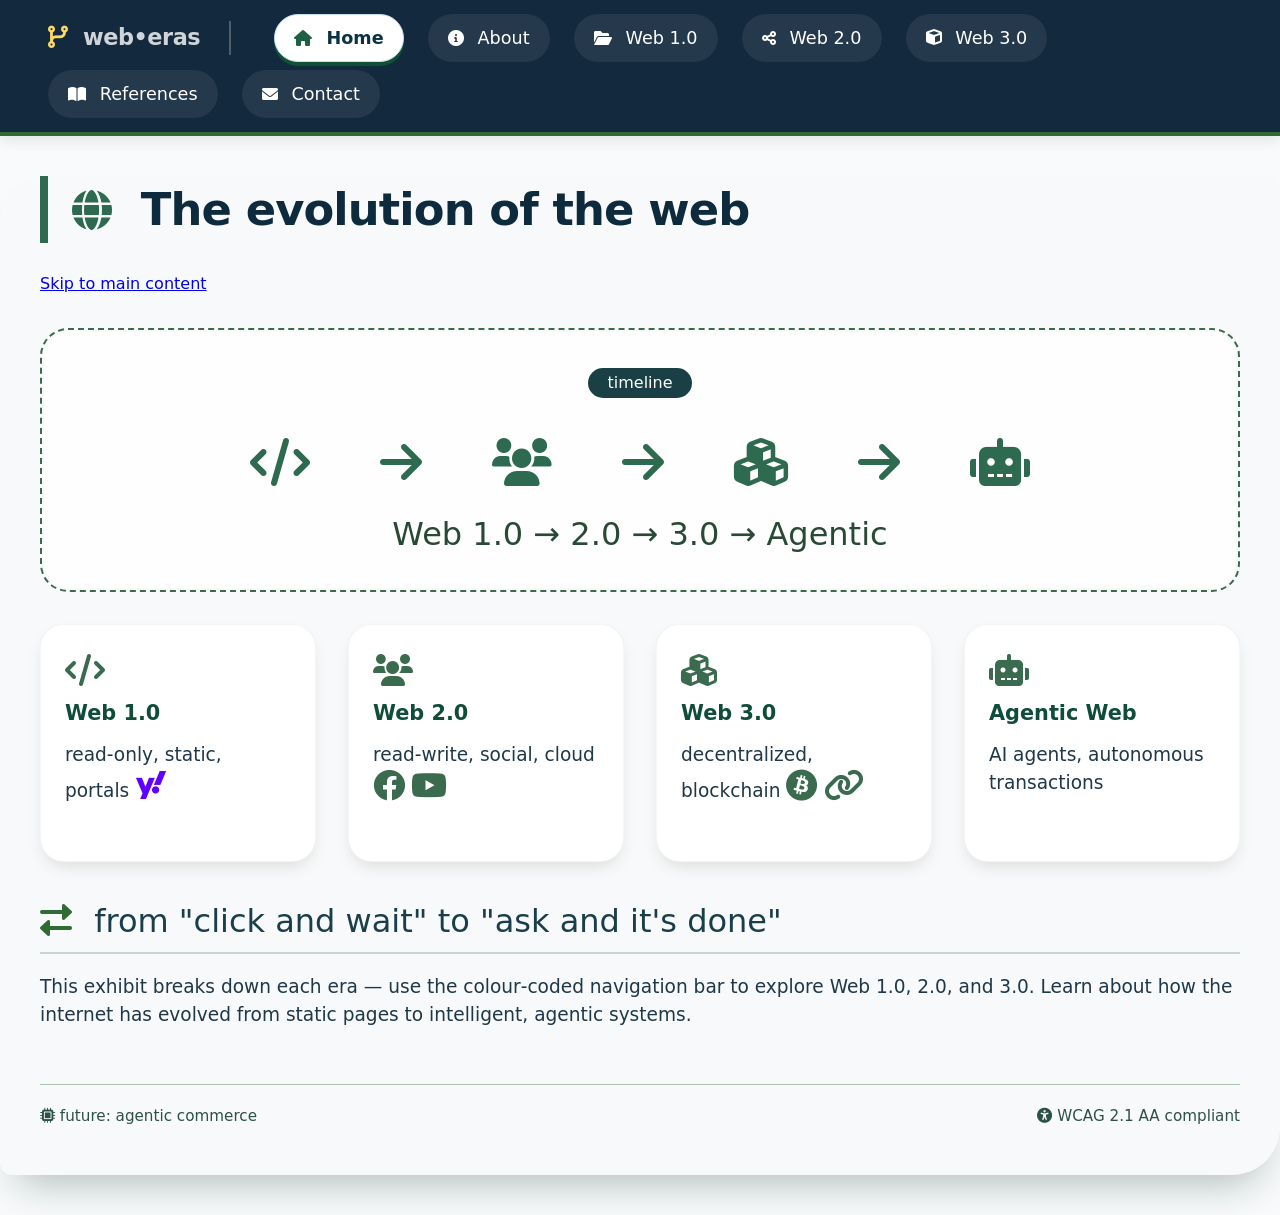
==== commit 99b42fe5: "Enhance navigation and main content accessibility Updated navigation for accessibility and improved " ====
--- a/index.html
+++ b/index.html
@@ -9,40 +9,66 @@
 </head>
 <body id="theme-body" class="home-nav">
     <!-- navigation -->
-    <nav class="navbar">
-        <span class="nav-brand"><i class="fas fa-code-branch"></i> web•eras</span>
-        <a href="index.html" data-page="home" class="nav-item nav-active" id="nav-home"><i class="fas fa-home"></i> Home</a>
-        <a href="about.html" data-page="about" class="nav-item" id="nav-about"><i class="fas fa-info-circle"></i> About</a>
-        <a href="web1.html" data-page="web1" class="nav-item" id="nav-web1"><i class="fas fa-folder-open"></i> Web 1.0</a>
-        <a href="web2.html" data-page="web2" class="nav-item" id="nav-web2"><i class="fas fa-share-alt"></i> Web 2.0</a>
-        <a href="web3.html" data-page="web3" class="nav-item" id="nav-web3"><i class="fas fa-cube"></i> Web 3.0</a>
+    <nav class="navbar" aria-label="Main navigation">
+        <span class="nav-brand"><i class="fas fa-code-branch" aria-hidden="true"></i> web•eras</span>
+        <a href="index.html" data-page="home" class="nav-item nav-active" id="nav-home" aria-current="page"><i class="fas fa-home" aria-hidden="true"></i> Home</a>
+        <a href="about.html" data-page="about" class="nav-item" id="nav-about"><i class="fas fa-info-circle" aria-hidden="true"></i> About</a>
+        <a href="web1.html" data-page="web1" class="nav-item" id="nav-web1"><i class="fas fa-folder-open" aria-hidden="true"></i> Web 1.0</a>
+        <a href="web2.html" data-page="web2" class="nav-item" id="nav-web2"><i class="fas fa-share-alt" aria-hidden="true"></i> Web 2.0</a>
+        <a href="web3.html" data-page="web3" class="nav-item" id="nav-web3"><i class="fas fa-cube" aria-hidden="true"></i> Web 3.0</a>
+        <a href="references.html" data-page="references" class="nav-item" id="nav-references"><i class="fas fa-book-open" aria-hidden="true"></i> References</a>
+        <a href="contact.html" data-page="contact" class="nav-item" id="nav-contact"><i class="fas fa-envelope" aria-hidden="true"></i> Contact</a>
     </nav>
 
-    <main class="page-wrapper page-home">
-        <h1><i class="fas fa-globe"></i> The evolution of the web</h1>
-        <div class="image-placeholder">
+    <main class="page-wrapper page-home" id="main-content">
+        <h1><i class="fas fa-globe" aria-hidden="true"></i> The evolution of the web</h1>
+        
+        <!-- Skip link for accessibility -->
+        <a href="#main-content" class="skip-link">Skip to main content</a>
+        
+        <div class="image-placeholder" role="region" aria-label="Web evolution timeline">
             <span>timeline</span>
             <div class="logo-strip">
-                <i class="fas fa-code"></i>
-                <i class="fas fa-arrow-right"></i>
-                <i class="fas fa-users"></i>
-                <i class="fas fa-arrow-right"></i>
-                <i class="fas fa-cubes"></i>
-                <i class="fas fa-arrow-right"></i>
-                <i class="fas fa-robot"></i>
+                <i class="fas fa-code" aria-hidden="true"></i>
+                <i class="fas fa-arrow-right" aria-hidden="true"></i>
+                <i class="fas fa-users" aria-hidden="true"></i>
+                <i class="fas fa-arrow-right" aria-hidden="true"></i>
+                <i class="fas fa-cubes" aria-hidden="true"></i>
+                <i class="fas fa-arrow-right" aria-hidden="true"></i>
+                <i class="fas fa-robot" aria-hidden="true"></i>
             </div>
-            <div style="font-size:2rem;">Web 1.0 → 2.0 → 3.0 → Agentic</div>
+            <div style="font-size:2rem;" aria-label="Timeline progression">Web 1.0 → 2.0 → 3.0 → Agentic</div>
         </div>
-        <div class="card-grid">
-            <div class="insight-card"><i class="fas fa-code"></i><strong>Web 1.0</strong> read-only, static, portals <i class="fab fa-yahoo" style="color:#6001ff;"></i></div>
-            <div class="insight-card"><i class="fas fa-users"></i><strong>Web 2.0</strong> read-write, social, cloud <i class="fab fa-facebook"></i> <i class="fab fa-youtube"></i></div>
-            <div class="insight-card"><i class="fas fa-cubes"></i><strong>Web 3.0</strong> decentralized, blockchain <i class="fab fa-bitcoin"></i> <i class="fas fa-link"></i></div>
-            <div class="insight-card"><i class="fas fa-robot"></i><strong>Agentic Web</strong> AI agents, autonomous transactions</div>
+        
+        <div class="card-grid" role="list" aria-label="Web era summaries">
+            <div class="insight-card" role="listitem">
+                <i class="fas fa-code" aria-hidden="true"></i>
+                <strong>Web 1.0</strong> 
+                <p>read-only, static, portals <i class="fab fa-yahoo" style="color:#6001ff;" aria-hidden="true"></i></p>
+            </div>
+            <div class="insight-card" role="listitem">
+                <i class="fas fa-users" aria-hidden="true"></i>
+                <strong>Web 2.0</strong> 
+                <p>read-write, social, cloud <i class="fab fa-facebook" aria-hidden="true"></i> <i class="fab fa-youtube" aria-hidden="true"></i></p>
+            </div>
+            <div class="insight-card" role="listitem">
+                <i class="fas fa-cubes" aria-hidden="true"></i>
+                <strong>Web 3.0</strong> 
+                <p>decentralized, blockchain <i class="fab fa-bitcoin" aria-hidden="true"></i> <i class="fas fa-link" aria-hidden="true"></i></p>
+            </div>
+            <div class="insight-card" role="listitem">
+                <i class="fas fa-robot" aria-hidden="true"></i>
+                <strong>Agentic Web</strong> 
+                <p>AI agents, autonomous transactions</p>
+            </div>
         </div>
-        <h2><i class="fas fa-exchange-alt"></i> from "click and wait" to "ask and it's done"</h2>
-        <p>This exhibit breaks down each era — use the colour‑coded navbar.</p>
+        
+        <h2><i class="fas fa-exchange-alt" aria-hidden="true"></i> from "click and wait" to "ask and it's done"</h2>
+        <p>This exhibit breaks down each era — use the colour‑coded navigation bar to explore Web 1.0, 2.0, and 3.0. Learn about how the internet has evolved from static pages to intelligent, agentic systems.</p>
+        
         <div class="footer-note">
-            <span><i class="fas fa-microchip"></i> future: agentic commerce</span>
+            <span><i class="fas fa-microchip" aria-hidden="true"></i> future: agentic commerce</span>
+            <span><i class="fas fa-universal-access" aria-hidden="true"></i> WCAG 2.1 AA compliant</span>
         </div>
     </main>
     <script src="script.js"></script>
--- a/style.css
+++ b/style.css
@@ -0,0 +1,287 @@
+* {
+    margin: 0;
+    padding: 0;
+    box-sizing: border-box;
+}
+
+body {
+    font-family: 'Inter', 'system-ui', -apple-system, BlinkMacSystemFont, 'Segoe UI', Roboto, Helvetica, Arial, sans-serif;
+    background: #f8fafc;
+    color: #1a2b3e;
+    line-height: 1.5;
+    transition: background-color 0.2s;
+}
+
+/* ----- navigation – each page gives navbar a distinct accent ----- */
+.navbar {
+    display: flex;
+    flex-wrap: wrap;
+    align-items: center;
+    gap: 0.5rem 1.5rem;
+    padding: 0.9rem 3rem;
+    background: #13293D;
+    border-bottom: 4px solid #306B34;
+    box-shadow: 0 6px 12px rgba(0,20,10,0.08);
+    transition: background 0.2s, border-color 0.2s;
+}
+
+.nav-brand {
+    font-weight: 600;
+    font-size: 1.4rem;
+    margin-right: 1.2rem;
+    color: #ffffffcc;
+    letter-spacing: -0.02em;
+    border-right: 2px solid #ffffff40;
+    padding-right: 1.8rem;
+}
+
+.nav-brand i {
+    margin-right: 8px;
+    color: #ffd966;
+}
+
+.nav-item {
+    color: white;
+    text-decoration: none;
+    font-weight: 500;
+    font-size: 1.1rem;
+    padding: 0.6rem 1.2rem;
+    border-radius: 40px;
+    background: rgba(255,255,255,0.08);
+    transition: all 0.2s ease;
+    border: 1px solid transparent;
+    backdrop-filter: blur(4px);
+}
+
+.nav-item i {
+    margin-right: 8px;
+    font-size: 1rem;
+}
+
+.nav-item:hover {
+    background: rgba(255,255,255,0.25);
+    border-color: rgba(255,255,255,0.4);
+    transform: translateY(-2px);
+}
+
+.nav-active {
+    background: #FFFFFF;
+    color: #0a3144;
+    font-weight: 600;
+    border: 1px solid #c7dff7;
+    box-shadow: 0 4px 0 #0f5132;
+}
+
+.nav-active i {
+    color: #1F6045;
+}
+
+/* page container – background colour defines which page we're on */
+.page-wrapper {
+    max-width: 1280px;
+    margin: 2.5rem auto;
+    padding: 0 2.5rem 3rem 2.5rem;
+    border-radius: 48px 12px 48px 12px;
+    transition: background 0.2s, box-shadow 0.2s;
+    box-shadow: 0 25px 40px -18px rgba(0,40,20,0.3);
+}
+
+/* background colours for each page */
+.page-home { background: #F8F9FA; }
+.page-about { background: #E6F0FA; }
+.page-web1 { background: #F3E6D9; }
+.page-web2 { background: #DAEDE2; }
+.page-web3 { background: #E3DAF1; }
+
+/* content elements */
+h1 {
+    font-size: 2.8rem;
+    font-weight: 600;
+    letter-spacing: -0.02em;
+    color: #0e2b3d;
+    border-left: 8px solid #2D6A4F;
+    padding-left: 1.5rem;
+    margin: 1.2rem 0 1.8rem 0;
+}
+
+h1 i {
+    color: #2D6A4F;
+    margin-right: 15px;
+    font-size: 2.5rem;
+}
+
+h2 {
+    font-size: 2rem;
+    font-weight: 500;
+    margin: 2.2rem 0 1.2rem 0;
+    color: #1A3F4A;
+    border-bottom: 2px solid rgba(45,106,79,0.25);
+    padding-bottom: 0.4rem;
+}
+
+h2 i {
+    margin-right: 12px;
+    color: #306B34;
+}
+
+h3 {
+    font-size: 1.4rem;
+    font-weight: 600;
+    color: #1B5E3F;
+    margin: 1.8rem 0 1rem;
+}
+
+h3 i {
+    margin-right: 10px;
+    color: #7E5C40;
+}
+
+p {
+    font-size: 1.16rem;
+    margin-bottom: 1.2rem;
+    color: #1f3849;
+}
+
+.card-grid {
+    display: grid;
+    grid-template-columns: repeat(auto-fit, minmax(240px, 1fr));
+    gap: 2rem;
+    margin: 2rem 0 1.5rem;
+}
+
+.insight-card {
+    background: white;
+    padding: 1.8rem 1.5rem;
+    border-radius: 24px;
+    box-shadow: 0 8px 18px -6px rgba(0,32,16,0.15);
+    border: 1px solid rgba(0,0,0,0.04);
+}
+
+.insight-card strong {
+    font-size: 1.3rem;
+    color: #0F4C3A;
+    display: block;
+    margin-bottom: 0.75rem;
+}
+
+.insight-card i {
+    font-size: 2rem;
+    color: #3A6B4F;
+    margin-bottom: 12px;
+}
+
+.image-placeholder {
+    background: #ffffffc0;
+    border: 2px dashed #3A6B4F;
+    border-radius: 28px;
+    padding: 2rem 2rem;
+    margin: 2rem 0;
+    text-align: center;
+    font-size: 1.5rem;
+    font-weight: 400;
+    color: #274936;
+    box-shadow: inset 0 0 0 2px #f9f9f9;
+}
+
+.image-placeholder span {
+    background: #1A3F44;
+    color: white;
+    padding: 0.2rem 1.2rem;
+    border-radius: 40px;
+    font-size: 1rem;
+    display: inline-block;
+    margin-bottom: 1rem;
+}
+
+.image-placeholder i {
+    font-size: 3rem;
+    margin: 0 15px;
+    color: #2D6A4F;
+}
+
+.logo-strip {
+    display: flex;
+    flex-wrap: wrap;
+    justify-content: center;
+    gap: 2.5rem;
+    margin: 1.5rem 0;
+    font-size: 2.8rem;
+    color: #1A3F4A;
+}
+
+.logo-strip i {
+    transition: transform 0.2s;
+}
+
+.logo-strip i:hover {
+    transform: scale(1.1);
+    color: #000;
+}
+
+.semantic-row {
+    display: flex;
+    flex-wrap: wrap;
+    gap: 2rem;
+    background: rgba(255,255,255,0.7);
+    backdrop-filter: blur(3px);
+    padding: 2rem;
+    border-radius: 40px;
+    margin: 2.5rem 0;
+    align-items: center;
+}
+
+.ref-links {
+    list-style: none;
+    background: #1E2F40;
+    padding: 2rem;
+    border-radius: 32px;
+    color: white;
+}
+
+.ref-links li {
+    font-size: 1.2rem;
+    margin: 1rem 0;
+    border-bottom: 1px dotted #8da9b3;
+    padding-bottom: 0.5rem;
+}
+
+.ref-links li i {
+    margin-right: 15px;
+    width: 28px;
+    color: #FFD966;
+}
+
+.ref-links a {
+    color: #FFD966;
+    text-decoration: none;
+    font-weight: 500;
+}
+
+.ref-links a:hover {
+    text-decoration: underline;
+}
+
+/* footer */
+.footer-note {
+    margin-top: 3.5rem;
+    font-size: 0.95rem;
+    color: #2D5146;
+    border-top: 1px solid #AEC3B0;
+    padding-top: 1.2rem;
+    display: flex;
+    justify-content: space-between;
+    flex-wrap: wrap;
+}
+
+/* navbar background variants */
+body.home-nav .navbar { background: #13293D; border-bottom-color: #306B34; }
+body.about-nav .navbar { background: #14455B; border-bottom-color: #527BAE; }
+body.web1-nav .navbar { background: #7E5C40; border-bottom-color: #B47C5E; }
+body.web2-nav .navbar { background: #1F6045; border-bottom-color: #79B791; }
+body.web3-nav .navbar { background: #4C3B63; border-bottom-color: #9D85B2; }
+
+@media (max-width: 700px) {
+    .navbar { padding: 0.8rem 1.5rem; }
+    .page-wrapper { padding: 0 1.5rem 2rem 1.5rem; }
+    h1 { font-size: 2.2rem; }
+}
